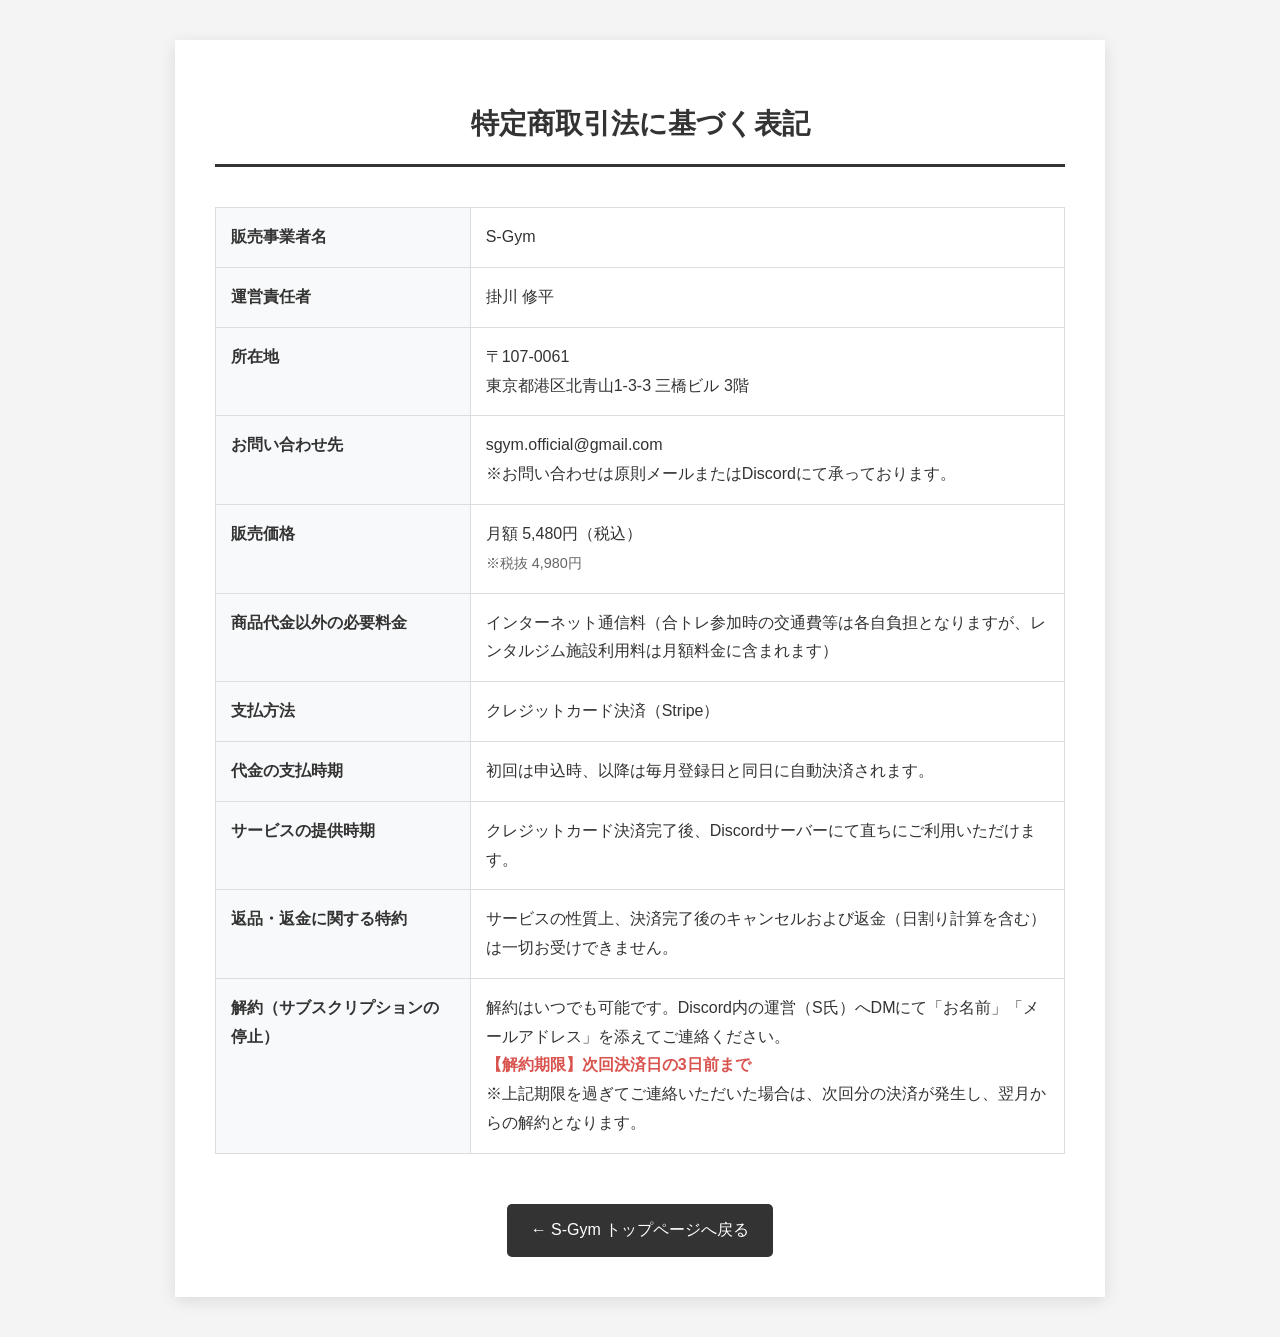
==== law.html @ d3fccce7 "Prepare S-Gym site for GitHub Pages" ====
<!DOCTYPE html>
<html lang="ja">

<head>
  <script async src="https://www.googletagmanager.com/gtag/js?id=G-KS00Y7PE0N"></script>
  <script>
    window.dataLayer = window.dataLayer || [];
    function gtag() { dataLayer.push(arguments); }
    gtag('js', new Date());
    gtag('config', 'G-KS00Y7PE0N');
  </script>

  <meta charset="UTF-8">
  <meta name="viewport" content="width=device-width, initial-scale=1.0">
  <title>特定商取引法に基づく表記 | S-Gym</title>
  <style>
    body {
      background-color: #f4f4f4;
      margin: 0;
      padding: 0;
    }

    .container {
      max-width: 850px;
      margin: 40px auto;
      padding: 40px;
      font-family: "Helvetica Neue", Arial, sans-serif;
      line-height: 1.8;
      color: #333;
      background: #fff;
      box-shadow: 0 4px 15px rgba(0, 0, 0, 0.1);
    }

    h1 {
      text-align: center;
      border-bottom: 3px solid #333;
      padding-bottom: 15px;
      margin-bottom: 40px;
      font-size: 28px;
    }

    table {
      width: 100%;
      border-collapse: collapse;
      margin-bottom: 40px;
      border: 1px solid #ddd;
    }

    th {
      width: 30%;
      background-color: #f8f9fa;
      padding: 15px;
      text-align: left;
      vertical-align: top;
      border: 1px solid #ddd;
      font-weight: bold;
    }

    td {
      padding: 15px;
      vertical-align: top;
      border: 1px solid #ddd;
    }

    .important-note {
      color: #d9534f;
      font-weight: bold;
    }

    .text-center {
      text-align: center;
      margin-top: 50px;
    }

    .back-btn {
      display: inline-block;
      padding: 12px 24px;
      background-color: #333;
      color: #fff;
      text-decoration: none;
      border-radius: 5px;
      transition: background 0.3s;
    }

    .back-btn:hover {
      background-color: #555;
    }

    @media (max-width: 600px) {

      th,
      td {
        display: block;
        width: 100%;
      }

      th {
        border-bottom: none;
      }
    }
  </style>
</head>

<body>
  <div class="container">
    <h1>特定商取引法に基づく表記</h1>

    <table>
      <tbody>
        <tr>
          <th>販売事業者名</th>
          <td>S-Gym</td>
        </tr>
        <tr>
          <th>運営責任者</th>
          <td>掛川 修平</td>
        </tr>
        <tr>
          <th>所在地</th>
          <td>〒107-0061<br>東京都港区北青山1-3-3 三橋ビル 3階</td>
        </tr>
        <tr>
          <th>お問い合わせ先</th>
          <td>sgym.official@gmail.com<br>※お問い合わせは原則メールまたはDiscordにて承っております。</td>
        </tr>
        <tr>
          <th>販売価格</th>
          <td>月額 5,480円（税込）<br><span style="font-size: 0.9em; color: #666;">※税抜 4,980円</span></td>
        </tr>
        <tr>
          <th>商品代金以外の必要料金</th>
          <td>インターネット通信料（合トレ参加時の交通費等は各自負担となりますが、レンタルジム施設利用料は月額料金に含まれます）</td>
        </tr>
        <tr>
          <th>支払方法</th>
          <td>クレジットカード決済（Stripe）</td>
        </tr>
        <tr>
          <th>代金の支払時期</th>
          <td>初回は申込時、以降は毎月登録日と同日に自動決済されます。</td>
        </tr>
        <tr>
          <th>サービスの提供時期</th>
          <td>クレジットカード決済完了後、Discordサーバーにて直ちにご利用いただけます。</td>
        </tr>
        <tr>
          <th>返品・返金に関する特約</th>
          <td>サービスの性質上、決済完了後のキャンセルおよび返金（日割り計算を含む）は一切お受けできません。</td>
        </tr>
        <tr>
          <th>解約（サブスクリプションの停止）</th>
          <td>
            解約はいつでも可能です。Discord内の運営（S氏）へDMにて「お名前」「メールアドレス」を添えてご連絡ください。<br>
            <span class="important-note">【解約期限】次回決済日の3日前まで</span><br>
            ※上記期限を過ぎてご連絡いただいた場合は、次回分の決済が発生し、翌月からの解約となります。
          </td>
        </tr>
      </tbody>
    </table>

    <div class="text-center">
      <a href="index.html" class="back-btn">← S-Gym トップページへ戻る</a>
    </div>
  </div>
</body>

</html>
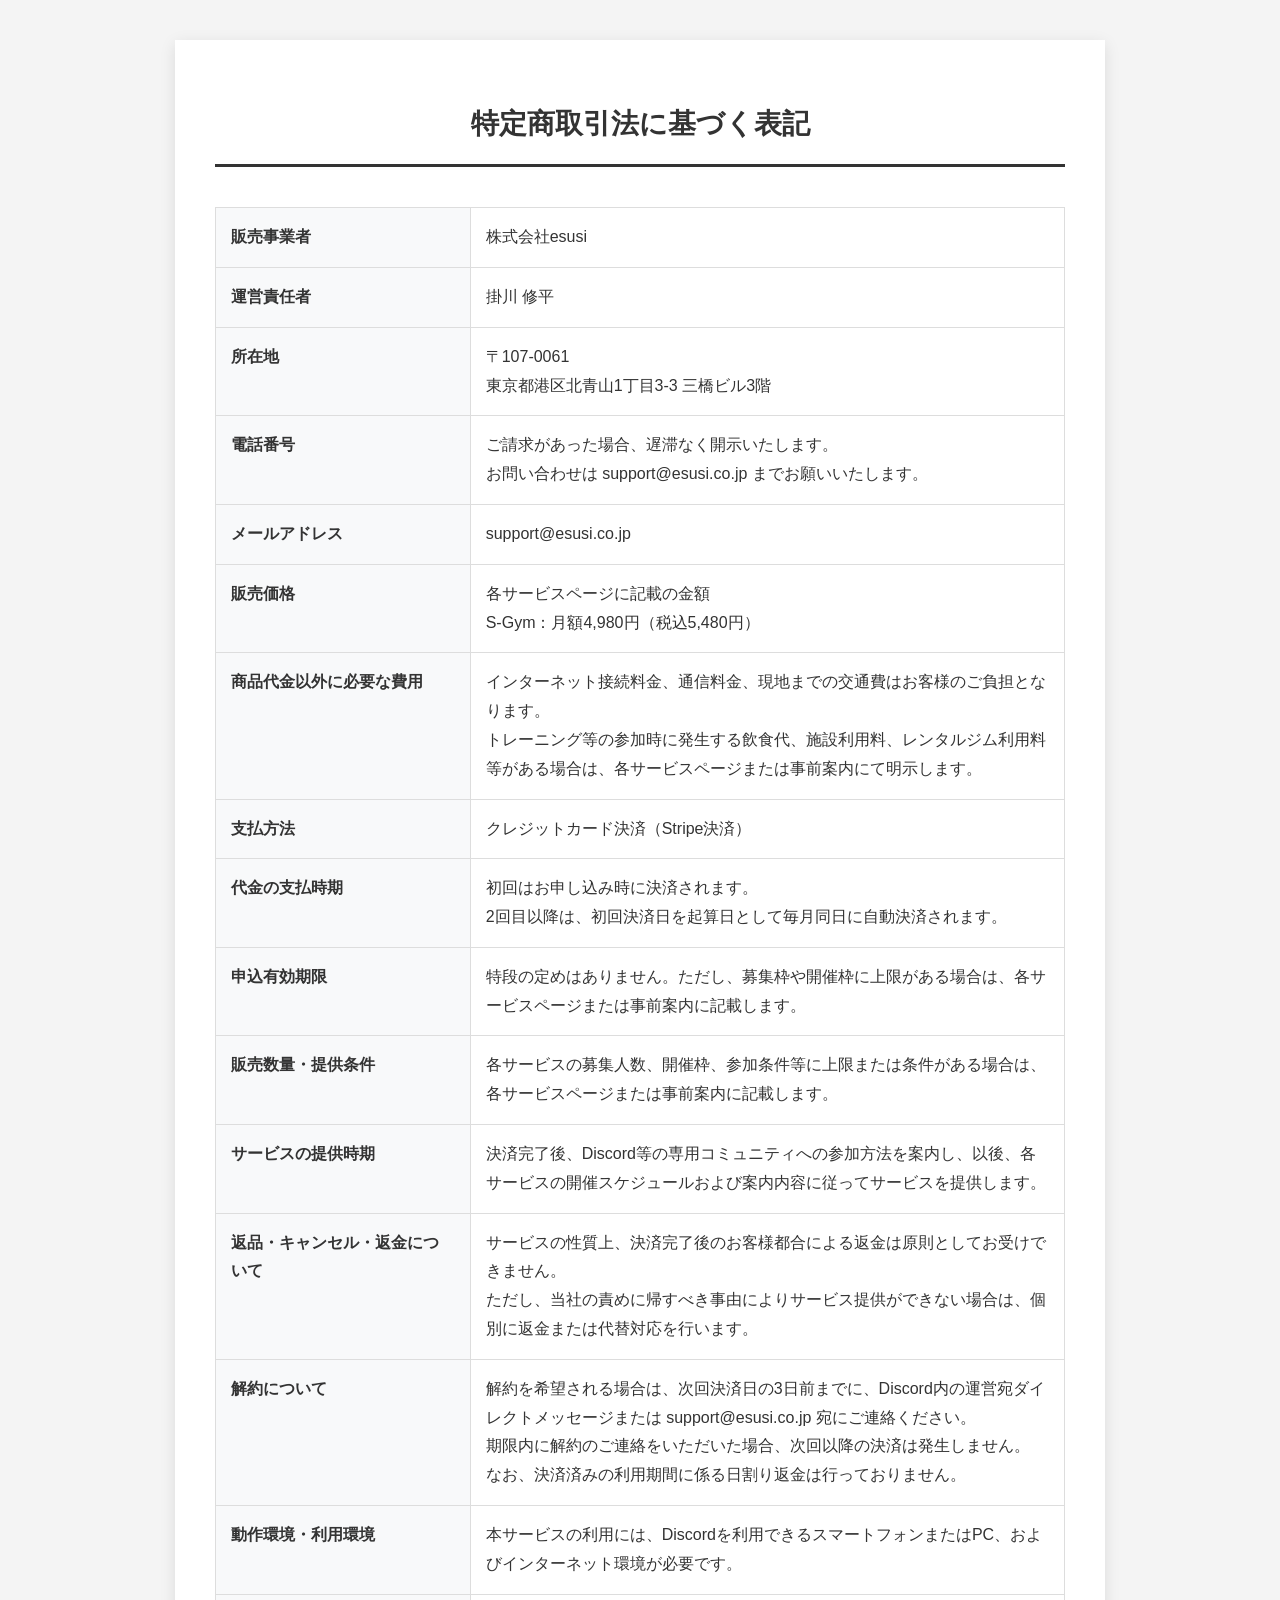
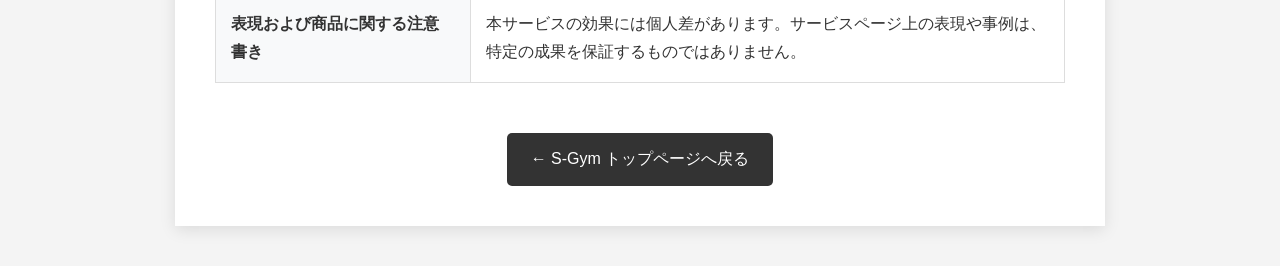
==== commit ebd5ff42: "Update S-Gym landing page" ====
--- a/law.html
+++ b/law.html
@@ -3,102 +3,13 @@
 
 <head>
   <script async src="https://www.googletagmanager.com/gtag/js?id=G-KS00Y7PE0N"></script>
-  <script>
-    window.dataLayer = window.dataLayer || [];
-    function gtag() { dataLayer.push(arguments); }
-    gtag('js', new Date());
-    gtag('config', 'G-KS00Y7PE0N');
-  </script>
+  <script src="js/analytics.js"></script>
 
   <meta charset="UTF-8">
   <meta name="viewport" content="width=device-width, initial-scale=1.0">
+  <link rel="icon" type="image/svg+xml" href="img/sgym-icon.svg">
   <title>特定商取引法に基づく表記 | S-Gym</title>
-  <style>
-    body {
-      background-color: #f4f4f4;
-      margin: 0;
-      padding: 0;
-    }
-
-    .container {
-      max-width: 850px;
-      margin: 40px auto;
-      padding: 40px;
-      font-family: "Helvetica Neue", Arial, sans-serif;
-      line-height: 1.8;
-      color: #333;
-      background: #fff;
-      box-shadow: 0 4px 15px rgba(0, 0, 0, 0.1);
-    }
-
-    h1 {
-      text-align: center;
-      border-bottom: 3px solid #333;
-      padding-bottom: 15px;
-      margin-bottom: 40px;
-      font-size: 28px;
-    }
-
-    table {
-      width: 100%;
-      border-collapse: collapse;
-      margin-bottom: 40px;
-      border: 1px solid #ddd;
-    }
-
-    th {
-      width: 30%;
-      background-color: #f8f9fa;
-      padding: 15px;
-      text-align: left;
-      vertical-align: top;
-      border: 1px solid #ddd;
-      font-weight: bold;
-    }
-
-    td {
-      padding: 15px;
-      vertical-align: top;
-      border: 1px solid #ddd;
-    }
-
-    .important-note {
-      color: #d9534f;
-      font-weight: bold;
-    }
-
-    .text-center {
-      text-align: center;
-      margin-top: 50px;
-    }
-
-    .back-btn {
-      display: inline-block;
-      padding: 12px 24px;
-      background-color: #333;
-      color: #fff;
-      text-decoration: none;
-      border-radius: 5px;
-      transition: background 0.3s;
-    }
-
-    .back-btn:hover {
-      background-color: #555;
-    }
-
-    @media (max-width: 600px) {
-
-      th,
-      td {
-        display: block;
-        width: 100%;
-      }
-
-      th {
-        border-bottom: none;
-      }
-    }
-  </style>
+  <link rel="stylesheet" href="css/pages/legal.css">
 </head>
 
 <body>
@@ -108,8 +19,8 @@
     <table>
       <tbody>
         <tr>
-          <th>販売事業者名</th>
-          <td>S-Gym</td>
+          <th>販売事業者</th>
+          <td>株式会社esusi</td>
         </tr>
         <tr>
           <th>運営責任者</th>
@@ -117,43 +28,78 @@
         </tr>
         <tr>
           <th>所在地</th>
-          <td>〒107-0061<br>東京都港区北青山1-3-3 三橋ビル 3階</td>
+          <td>〒107-0061<br>東京都港区北青山1丁目3-3 三橋ビル3階</td>
         </tr>
         <tr>
-          <th>お問い合わせ先</th>
-          <td>sgym.official@gmail.com<br>※お問い合わせは原則メールまたはDiscordにて承っております。</td>
+          <th>電話番号</th>
+          <td>
+            ご請求があった場合、遅滞なく開示いたします。<br>
+            お問い合わせは support@esusi.co.jp までお願いいたします。
+          </td>
+        </tr>
+        <tr>
+          <th>メールアドレス</th>
+          <td>support@esusi.co.jp</td>
         </tr>
         <tr>
           <th>販売価格</th>
-          <td>月額 5,480円（税込）<br><span style="font-size: 0.9em; color: #666;">※税抜 4,980円</span></td>
+          <td>
+            各サービスページに記載の金額<br>
+            S-Gym：月額4,980円（税込5,480円）
+          </td>
         </tr>
         <tr>
-          <th>商品代金以外の必要料金</th>
-          <td>インターネット通信料（合トレ参加時の交通費等は各自負担となりますが、レンタルジム施設利用料は月額料金に含まれます）</td>
+          <th>商品代金以外に必要な費用</th>
+          <td>
+            インターネット接続料金、通信料金、現地までの交通費はお客様のご負担となります。<br>
+            トレーニング等の参加時に発生する飲食代、施設利用料、レンタルジム利用料等がある場合は、各サービスページまたは事前案内にて明示します。
+          </td>
         </tr>
         <tr>
           <th>支払方法</th>
-          <td>クレジットカード決済（Stripe）</td>
+          <td>クレジットカード決済（Stripe決済）</td>
         </tr>
         <tr>
           <th>代金の支払時期</th>
-          <td>初回は申込時、以降は毎月登録日と同日に自動決済されます。</td>
+          <td>
+            初回はお申し込み時に決済されます。<br>
+            2回目以降は、初回決済日を起算日として毎月同日に自動決済されます。
+          </td>
+        </tr>
+        <tr>
+          <th>申込有効期限</th>
+          <td>特段の定めはありません。ただし、募集枠や開催枠に上限がある場合は、各サービスページまたは事前案内に記載します。</td>
+        </tr>
+        <tr>
+          <th>販売数量・提供条件</th>
+          <td>各サービスの募集人数、開催枠、参加条件等に上限または条件がある場合は、各サービスページまたは事前案内に記載します。</td>
         </tr>
         <tr>
           <th>サービスの提供時期</th>
-          <td>クレジットカード決済完了後、Discordサーバーにて直ちにご利用いただけます。</td>
+          <td>決済完了後、Discord等の専用コミュニティへの参加方法を案内し、以後、各サービスの開催スケジュールおよび案内内容に従ってサービスを提供します。</td>
         </tr>
         <tr>
-          <th>返品・返金に関する特約</th>
-          <td>サービスの性質上、決済完了後のキャンセルおよび返金（日割り計算を含む）は一切お受けできません。</td>
+          <th>返品・キャンセル・返金について</th>
+          <td>
+            サービスの性質上、決済完了後のお客様都合による返金は原則としてお受けできません。<br>
+            ただし、当社の責めに帰すべき事由によりサービス提供ができない場合は、個別に返金または代替対応を行います。
+          </td>
         </tr>
         <tr>
-          <th>解約（サブスクリプションの停止）</th>
+          <th>解約について</th>
           <td>
-            解約はいつでも可能です。Discord内の運営（S氏）へDMにて「お名前」「メールアドレス」を添えてご連絡ください。<br>
-            <span class="important-note">【解約期限】次回決済日の3日前まで</span><br>
-            ※上記期限を過ぎてご連絡いただいた場合は、次回分の決済が発生し、翌月からの解約となります。
+            解約を希望される場合は、次回決済日の3日前までに、Discord内の運営宛ダイレクトメッセージまたは support@esusi.co.jp 宛にご連絡ください。<br>
+            期限内に解約のご連絡をいただいた場合、次回以降の決済は発生しません。<br>
+            なお、決済済みの利用期間に係る日割り返金は行っておりません。
           </td>
+        </tr>
+        <tr>
+          <th>動作環境・利用環境</th>
+          <td>本サービスの利用には、Discordを利用できるスマートフォンまたはPC、およびインターネット環境が必要です。</td>
+        </tr>
+        <tr>
+          <th>表現および商品に関する注意書き</th>
+          <td>本サービスの効果には個人差があります。サービスページ上の表現や事例は、特定の成果を保証するものではありません。</td>
         </tr>
       </tbody>
     </table>
--- a/css/pages/legal.css
+++ b/css/pages/legal.css
@@ -0,0 +1,125 @@
+body {
+  background-color: #f4f4f4;
+  margin: 0;
+  padding: 0;
+}
+
+.container {
+  max-width: 850px;
+  margin: 40px auto;
+  padding: 40px;
+  font-family: "Helvetica Neue", Arial, sans-serif;
+  line-height: 1.8;
+  color: #333;
+  background: #fff;
+  box-shadow: 0 4px 15px rgba(0, 0, 0, 0.1);
+}
+
+h1 {
+  text-align: center;
+  border-bottom: 3px solid #333;
+  padding-bottom: 15px;
+  margin-bottom: 40px;
+  font-size: 28px;
+}
+
+h2 {
+  font-size: 20px;
+  border-left: 5px solid #ff4d00;
+  margin-top: 40px;
+  margin-bottom: 20px;
+  background: #f9f9f9;
+  padding: 5px 0 5px 15px;
+}
+
+h3 {
+  font-size: 18px;
+  margin-top: 25px;
+  color: #ff4d00;
+}
+
+p,
+li {
+  font-size: 15px;
+}
+
+ul,
+ol {
+  padding-left: 20px;
+}
+
+table {
+  width: 100%;
+  border-collapse: collapse;
+  margin-bottom: 40px;
+  border: 1px solid #ddd;
+}
+
+th {
+  width: 30%;
+  background-color: #f8f9fa;
+  padding: 15px;
+  text-align: left;
+  vertical-align: top;
+  border: 1px solid #ddd;
+  font-weight: bold;
+}
+
+td {
+  padding: 15px;
+  vertical-align: top;
+  border: 1px solid #ddd;
+}
+
+.text-right {
+  text-align: right;
+  color: #666;
+  font-size: 14px;
+}
+
+.text-center {
+  text-align: center;
+  margin-top: 50px;
+}
+
+.back-btn {
+  display: inline-block;
+  padding: 12px 24px;
+  background-color: #333;
+  color: #fff;
+  text-decoration: none;
+  border-radius: 5px;
+  transition: background 0.3s;
+}
+
+.back-btn:hover {
+  background-color: #555;
+}
+
+.important,
+.important-note {
+  color: #d9534f;
+  font-weight: bold;
+}
+
+.price-note {
+  font-size: 0.9em;
+  color: #666;
+}
+
+@media (max-width: 600px) {
+  .container {
+    margin: 0;
+    padding: 28px 20px;
+  }
+
+  th,
+  td {
+    display: block;
+    width: 100%;
+  }
+
+  th {
+    border-bottom: none;
+  }
+}
